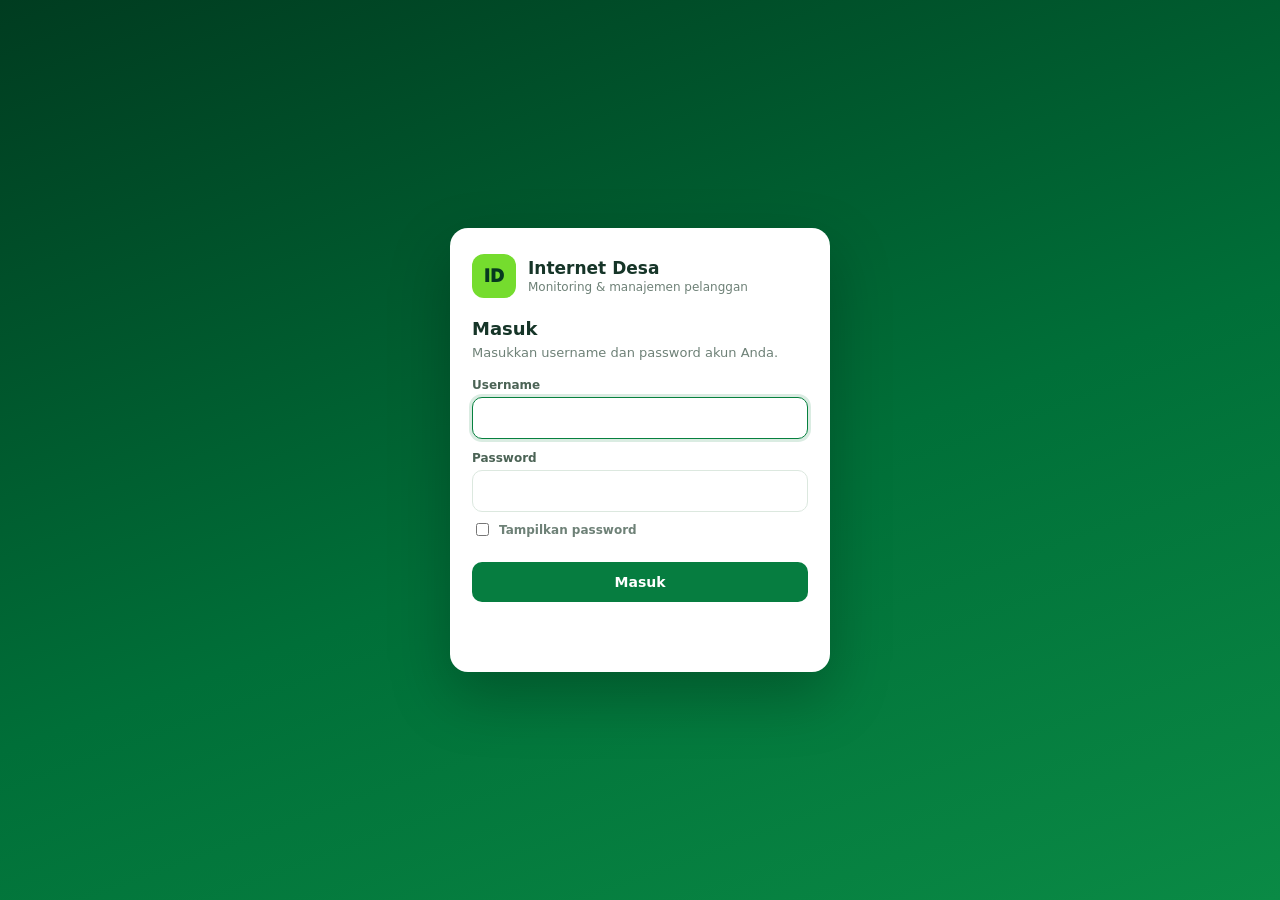
==== login.html @ f7387b3e "Keamanan: login berbasis sesi, kelola pengguna, menu Pengaturan berfungsi - Ganti HTTP Basic dengan " ====
<!doctype html><html lang="id"><head><meta charset="utf-8"><meta name="viewport" content="width=device-width,initial-scale=1,viewport-fit=cover"><meta name="theme-color" content="#004f29"><title>Masuk — Internet Desa</title><style>
:root{--ink:#163528;--muted:#6e8177;--line:#dce8df;--red:#b42318}
*{box-sizing:border-box}html,body{margin:0;min-height:100%;font-family:Inter,ui-sans-serif,system-ui,-apple-system,"Segoe UI",Arial,sans-serif;color:var(--ink)}
body{background:linear-gradient(160deg,#003c20,#006f38 55%,#0a8a45);display:flex;align-items:center;justify-content:center;padding:24px 16px;min-height:100vh}
.box{width:100%;max-width:380px;background:#fff;border-radius:18px;box-shadow:0 24px 60px rgba(0,0,0,.25);padding:26px 22px}
.brand{display:flex;align-items:center;gap:12px;margin-bottom:20px}
.mark{width:44px;height:44px;border-radius:12px;background:#75dc2e;display:grid;place-items:center;color:#06381f;font-weight:950;font-size:17px}
.brand b{font-size:17px}.brand small{display:block;color:var(--muted);font-size:12px;margin-top:2px}
h1{font-size:18px;margin:0 0 4px}.lead{color:var(--muted);font-size:13px;margin:0 0 16px;line-height:1.5}
label{display:block;font-size:12px;font-weight:800;color:#4b6355;margin:12px 0 5px}
input{width:100%;border:1px solid var(--line);border-radius:10px;padding:11px 12px;font:inherit;font-size:15px;outline:none}
input:focus{border-color:#07813f;box-shadow:0 0 0 3px rgba(7,129,63,.15)}
.lihat{display:flex;align-items:center;gap:7px;font-size:12px;color:var(--muted);margin-top:8px;font-weight:600}
.lihat input{width:auto}
button{width:100%;margin-top:18px;border:0;border-radius:10px;padding:12px;background:#067d40;color:#fff;font:inherit;font-weight:800;font-size:14px;cursor:pointer}
button:disabled{opacity:.6;cursor:wait}
.msg{min-height:18px;margin-top:12px;font-size:13px;font-weight:700;color:var(--red)}
.note{font-size:11.5px;color:var(--muted);margin-top:14px;line-height:1.5}
</style></head><body>
<form class="box" id="form" autocomplete="on">
 <div class="brand"><div class="mark">ID</div><div><b>Internet Desa</b><small>Monitoring &amp; manajemen pelanggan</small></div></div>
 <h1 id="judul">Masuk</h1><p class="lead" id="lead">Masukkan username dan password akun Anda.</p>
 <label for="u">Username</label><input id="u" name="username" autocomplete="username" autocapitalize="none" spellcheck="false" required>
 <label for="p">Password</label><input id="p" name="password" type="password" autocomplete="current-password" required>
 <div id="ulangWrap" style="display:none"><label for="p2">Ulangi password</label><input id="p2" type="password" autocomplete="new-password"></div>
 <label class="lihat"><input type="checkbox" id="lihat"> Tampilkan password</label>
 <button id="tombol" type="submit">Masuk</button>
 <div class="msg" id="msg" role="alert"></div>
 <div class="note" id="note"></div>
</form>
<script>
const $=id=>document.getElementById(id);
let setup=false;
$('lihat').addEventListener('change',e=>{const t=e.target.checked?'text':'password';$('p').type=t;$('p2').type=t;});
(async()=>{
 try{
  const r=await fetch('/api/setup-status'); const d=await r.json();
  if(d.perlu_setup){
   setup=true; $('judul').textContent='Buat akun admin pertama';
   $('lead').textContent='Belum ada akun. Akun yang dibuat sekarang menjadi admin utama.';
   $('ulangWrap').style.display='block'; $('p').autocomplete='new-password'; $('tombol').textContent='Buat akun & masuk';
   $('note').textContent='Password minimal 8 karakter. Akun lain (kasir, teknisi, mitra) bisa ditambahkan nanti dari menu Pengaturan.';
  }
 }catch(e){}
 $('u').focus();
})();
$('form').addEventListener('submit',async e=>{
 e.preventDefault();
 const body={username:$('u').value.trim(),password:$('p').value};
 $('msg').textContent='';
 if(setup&&body.password!==$('p2').value){ $('msg').textContent='Ulangi password tidak sama.'; return; }
 $('tombol').disabled=true;
 try{
  const r=await fetch(setup?'/api/setup':'/api/login',{method:'POST',headers:{'Content-Type':'application/json'},body:JSON.stringify(body)});
  const d=await r.json().catch(()=>({}));
  if(!r.ok) throw new Error(d.detail||('Gagal (HTTP '+r.status+')'));
  location.replace('/');
 }catch(err){ $('msg').textContent=err.message; $('p').value=''; $('p').focus(); }
 finally{ $('tombol').disabled=false; }
});
</script>
</body></html>
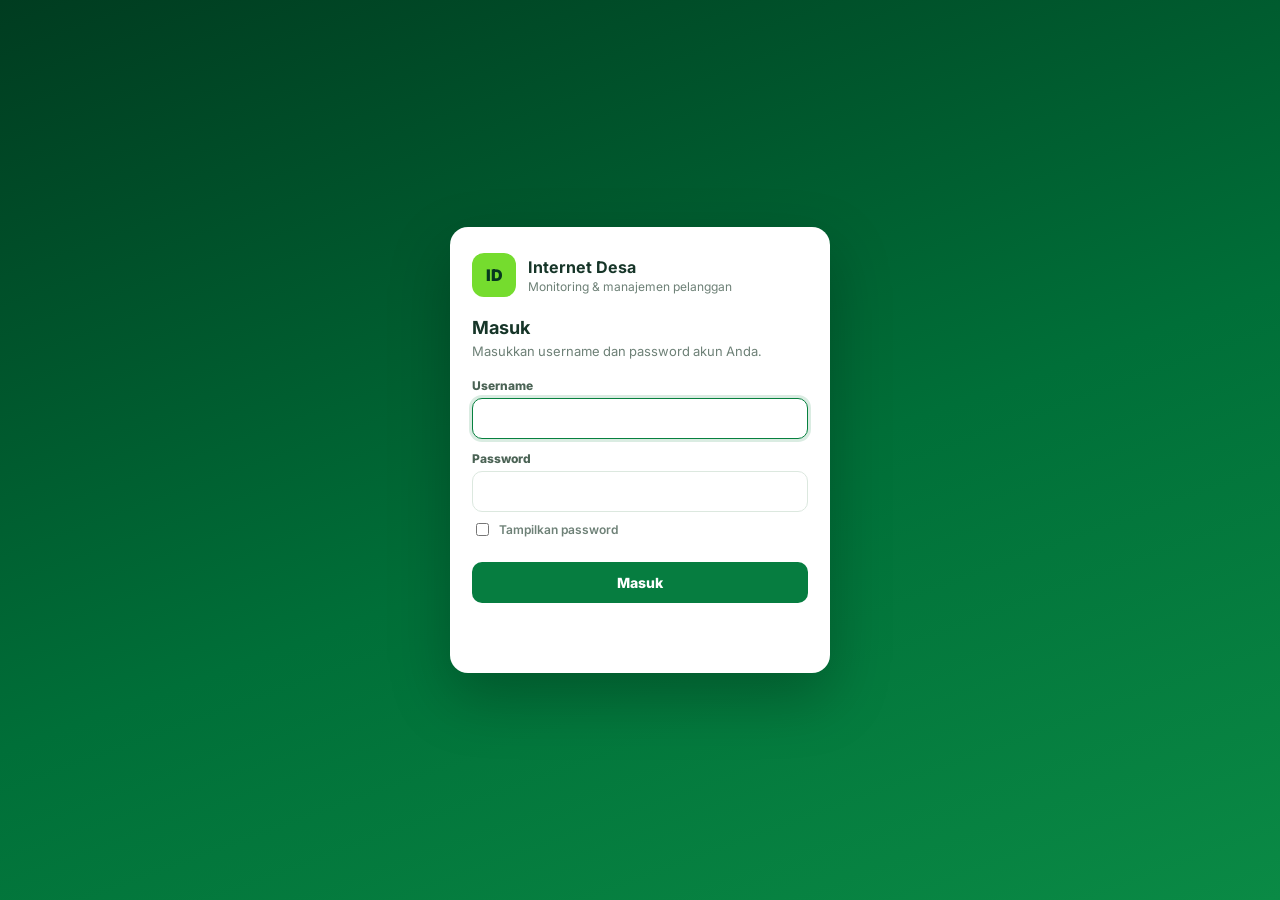
==== commit b7d9ad06: "Tampilan seragam + laporan keuangan standar, aset tetap, dan kosongkan data Tipografi: - Font Inter " ====
--- a/login.html
+++ b/login.html
@@ -1,21 +1,23 @@
 <!doctype html><html lang="id"><head><meta charset="utf-8"><meta name="viewport" content="width=device-width,initial-scale=1,viewport-fit=cover"><meta name="theme-color" content="#004f29"><title>Masuk — Internet Desa</title><style>
-:root{--ink:#163528;--muted:#6e8177;--line:#dce8df;--red:#b42318}
-*{box-sizing:border-box}html,body{margin:0;min-height:100%;font-family:Inter,ui-sans-serif,system-ui,-apple-system,"Segoe UI",Arial,sans-serif;color:var(--ink)}
+@font-face{font-family:'Inter';font-style:normal;font-weight:100 900;font-display:swap;src:url(/static/inter.woff2) format('woff2')}
+:root{--fs-2xs:11px;--fs-xs:12px;--fs-sm:13px;--fs-md:14px;--fs-lg:16px;--fs-xl:18px;--fs-2xl:22px;--fs-3xl:28px;--font:'Inter',ui-sans-serif,system-ui,-apple-system,BlinkMacSystemFont,'Segoe UI',Roboto,Arial,sans-serif;--ink:#163528;--muted:#6e8177;--line:#dce8df;--red:#b42318}
+*{box-sizing:border-box}html,body{margin:0;min-height:100%;font-family:var(--font);color:var(--ink)}
 body{background:linear-gradient(160deg,#003c20,#006f38 55%,#0a8a45);display:flex;align-items:center;justify-content:center;padding:24px 16px;min-height:100vh}
 .box{width:100%;max-width:380px;background:#fff;border-radius:18px;box-shadow:0 24px 60px rgba(0,0,0,.25);padding:26px 22px}
 .brand{display:flex;align-items:center;gap:12px;margin-bottom:20px}
-.mark{width:44px;height:44px;border-radius:12px;background:#75dc2e;display:grid;place-items:center;color:#06381f;font-weight:950;font-size:17px}
-.brand b{font-size:17px}.brand small{display:block;color:var(--muted);font-size:12px;margin-top:2px}
-h1{font-size:18px;margin:0 0 4px}.lead{color:var(--muted);font-size:13px;margin:0 0 16px;line-height:1.5}
-label{display:block;font-size:12px;font-weight:800;color:#4b6355;margin:12px 0 5px}
-input{width:100%;border:1px solid var(--line);border-radius:10px;padding:11px 12px;font:inherit;font-size:15px;outline:none}
+.mark{width:44px;height:44px;border-radius:12px;background:#75dc2e;display:grid;place-items:center;color:#06381f;font-weight:900;font-size:var(--fs-lg)}
+.brand b{font-size:var(--fs-lg)}.brand small{display:block;color:var(--muted);font-size:var(--fs-xs);margin-top:2px}
+h1{font-size:var(--fs-xl);margin:0 0 4px}.lead{color:var(--muted);font-size:var(--fs-sm);margin:0 0 16px;line-height:1.5}
+label{display:block;font-size:var(--fs-xs);font-weight:800;color:#4b6355;margin:12px 0 5px}
+input{width:100%;border:1px solid var(--line);border-radius:10px;padding:11px 12px;font:inherit;font-size:var(--fs-md);outline:none}
 input:focus{border-color:#07813f;box-shadow:0 0 0 3px rgba(7,129,63,.15)}
-.lihat{display:flex;align-items:center;gap:7px;font-size:12px;color:var(--muted);margin-top:8px;font-weight:600}
+.lihat{display:flex;align-items:center;gap:7px;font-size:var(--fs-xs);color:var(--muted);margin-top:8px;font-weight:600}
 .lihat input{width:auto}
-button{width:100%;margin-top:18px;border:0;border-radius:10px;padding:12px;background:#067d40;color:#fff;font:inherit;font-weight:800;font-size:14px;cursor:pointer}
+button{width:100%;margin-top:18px;border:0;border-radius:10px;padding:12px;background:#067d40;color:#fff;font:inherit;font-weight:800;font-size:var(--fs-md);cursor:pointer}
 button:disabled{opacity:.6;cursor:wait}
-.msg{min-height:18px;margin-top:12px;font-size:13px;font-weight:700;color:var(--red)}
-.note{font-size:11.5px;color:var(--muted);margin-top:14px;line-height:1.5}
+.msg{min-height:18px;margin-top:12px;font-size:var(--fs-sm);font-weight:700;color:var(--red)}
+.note{font-size:var(--fs-xs);color:var(--muted);margin-top:14px;line-height:1.5}
+body{font-variant-numeric:tabular-nums;-webkit-font-smoothing:antialiased}@media(max-width:760px){input,select,textarea{font-size:16px!important}}
 </style></head><body>
 <form class="box" id="form" autocomplete="on">
  <div class="brand"><div class="mark">ID</div><div><b>Internet Desa</b><small>Monitoring &amp; manajemen pelanggan</small></div></div>
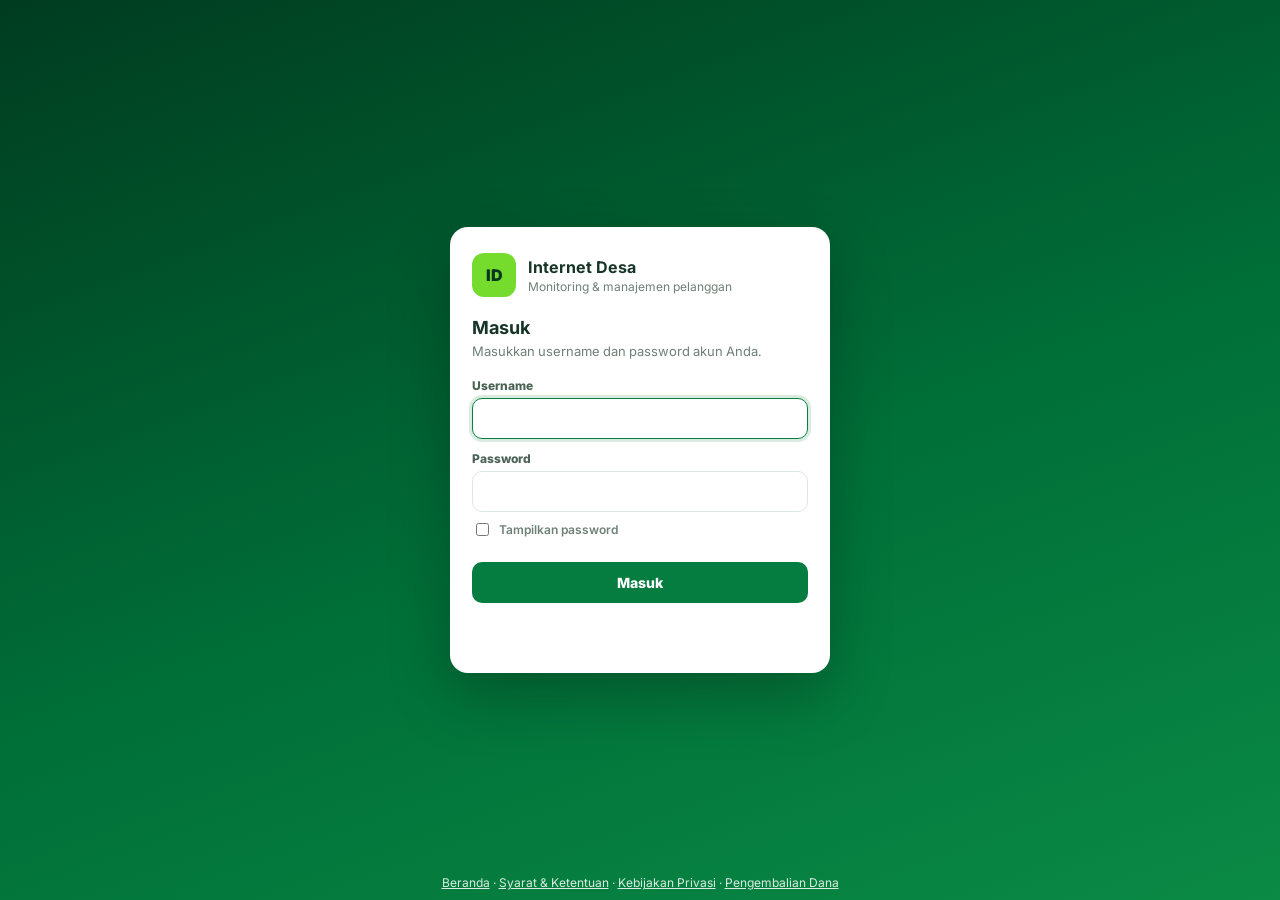
==== commit f97299fc: "Halaman publik untuk verifikasi payment gateway Pengunjung tanpa login di / melihat beranda publik: " ====
--- a/login.html
+++ b/login.html
@@ -61,4 +61,5 @@
  finally{ $('tombol').disabled=false; }
 });
 </script>
+<div style="position:fixed;left:0;right:0;bottom:10px;text-align:center;font-size:12px;color:rgba(255,255,255,.85);padding:0 12px"><a href="/" style="color:inherit">Beranda</a> · <a href="/syarat-ketentuan" style="color:inherit">Syarat &amp; Ketentuan</a> · <a href="/kebijakan-privasi" style="color:inherit">Kebijakan Privasi</a> · <a href="/kebijakan-pengembalian-dana" style="color:inherit">Pengembalian Dana</a></div>
 </body></html>
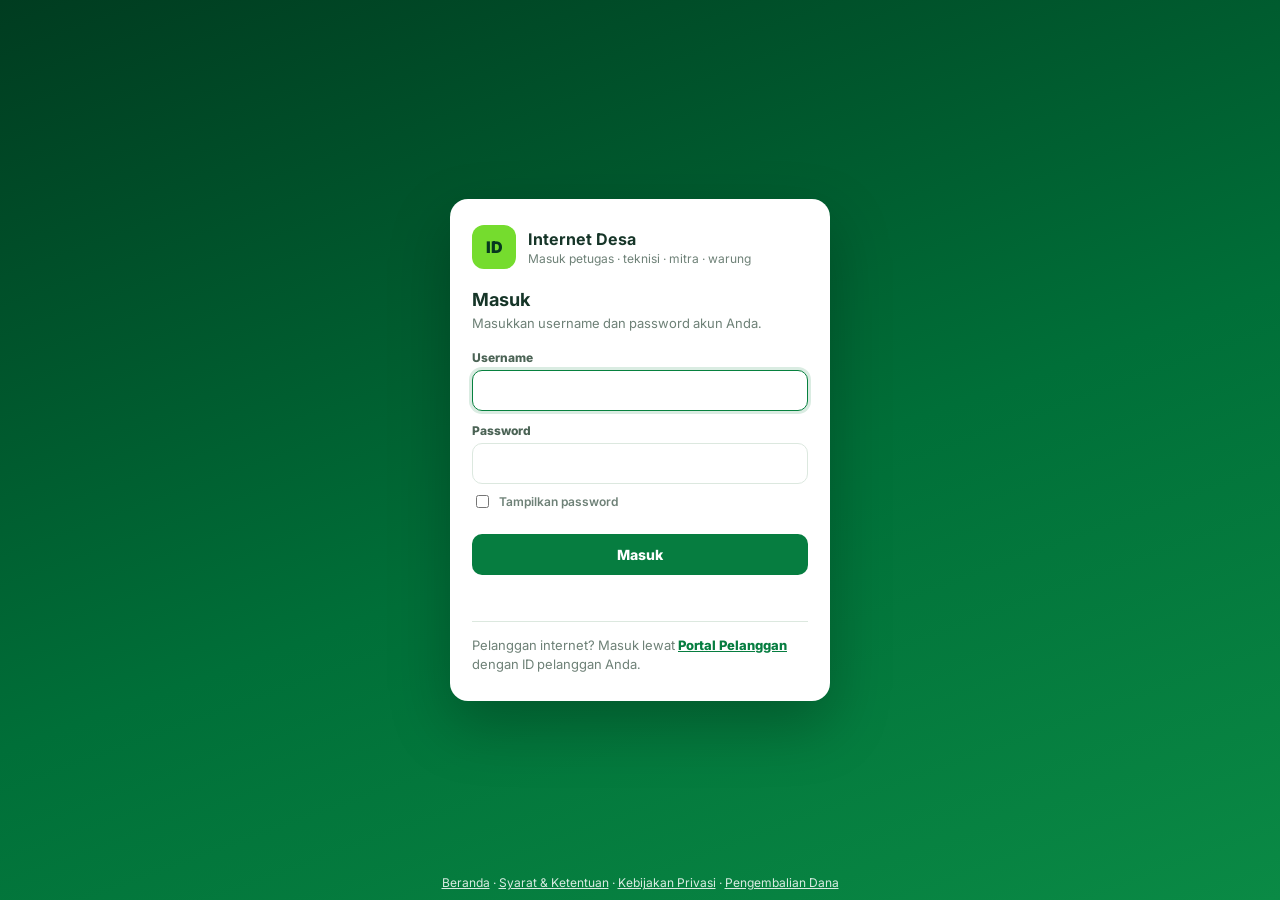
==== commit 1893b298: "Pintu masuk mudah ditemukan: beranda, menu, alamat pendek, petunjuk silang Keluhan: teknisi/petugas " ====
--- a/login.html
+++ b/login.html
@@ -17,10 +17,11 @@
 button:disabled{opacity:.6;cursor:wait}
 .msg{min-height:18px;margin-top:12px;font-size:var(--fs-sm);font-weight:700;color:var(--red)}
 .note{font-size:var(--fs-xs);color:var(--muted);margin-top:14px;line-height:1.5}
+.pintuLain{margin-top:16px;padding-top:14px;border-top:1px solid var(--line);font-size:var(--fs-sm);color:var(--muted);line-height:1.5}.pintuLain a{color:#067d40;font-weight:800}
 body{font-variant-numeric:tabular-nums;-webkit-font-smoothing:antialiased}@media(max-width:760px){input,select,textarea{font-size:16px!important}}
 </style></head><body>
 <form class="box" id="form" autocomplete="on">
- <div class="brand"><div class="mark">ID</div><div><b>Internet Desa</b><small>Monitoring &amp; manajemen pelanggan</small></div></div>
+ <div class="brand"><div class="mark">ID</div><div><b>Internet Desa</b><small>Masuk petugas · teknisi · mitra · warung</small></div></div>
  <h1 id="judul">Masuk</h1><p class="lead" id="lead">Masukkan username dan password akun Anda.</p>
  <label for="u">Username</label><input id="u" name="username" autocomplete="username" autocapitalize="none" spellcheck="false" required>
  <label for="p">Password</label><input id="p" name="password" type="password" autocomplete="current-password" required>
@@ -29,6 +30,7 @@
  <button id="tombol" type="submit">Masuk</button>
  <div class="msg" id="msg" role="alert"></div>
  <div class="note" id="note"></div>
+ <div class="pintuLain">Pelanggan internet? Masuk lewat <a href="/portal">Portal Pelanggan</a> dengan ID pelanggan Anda.</div>
 </form>
 <script>
 const $=id=>document.getElementById(id);
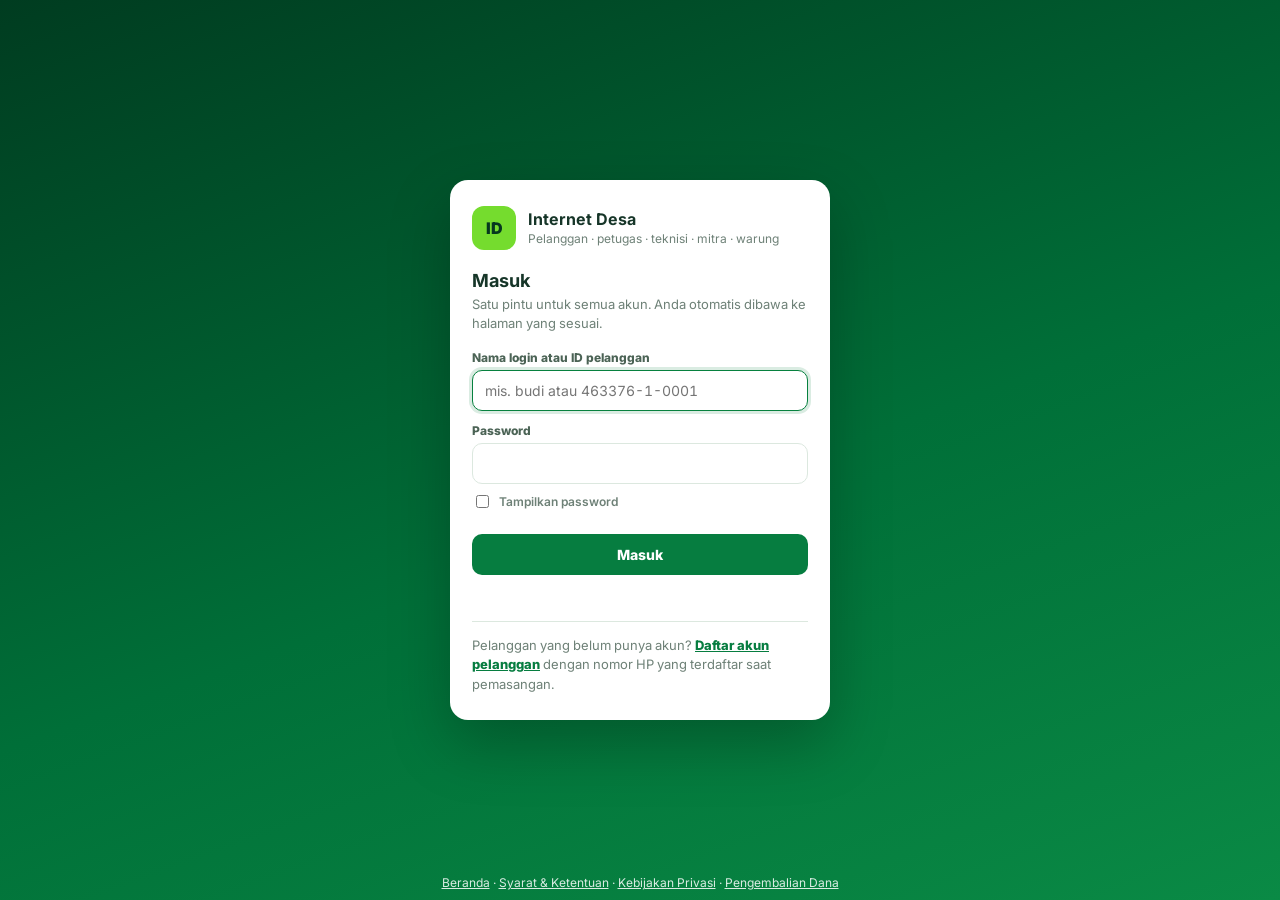
==== commit c40c781d: "Satu pintu masuk untuk semua akun, arah ditentukan sistem - /api/login mencoba akun staf dulu (owner" ====
--- a/login.html
+++ b/login.html
@@ -21,16 +21,16 @@
 body{font-variant-numeric:tabular-nums;-webkit-font-smoothing:antialiased}@media(max-width:760px){input,select,textarea{font-size:16px!important}}
 </style></head><body>
 <form class="box" id="form" autocomplete="on">
- <div class="brand"><div class="mark">ID</div><div><b>Internet Desa</b><small>Masuk petugas · teknisi · mitra · warung</small></div></div>
- <h1 id="judul">Masuk</h1><p class="lead" id="lead">Masukkan username dan password akun Anda.</p>
- <label for="u">Username</label><input id="u" name="username" autocomplete="username" autocapitalize="none" spellcheck="false" required>
+ <div class="brand"><div class="mark">ID</div><div><b>Internet Desa</b><small>Pelanggan · petugas · teknisi · mitra · warung</small></div></div>
+ <h1 id="judul">Masuk</h1><p class="lead" id="lead">Satu pintu untuk semua akun. Anda otomatis dibawa ke halaman yang sesuai.</p>
+ <label for="u" id="uLbl">Nama login atau ID pelanggan</label><input id="u" name="username" autocomplete="username" autocapitalize="none" spellcheck="false" placeholder="mis. budi atau 463376-1-0001" required>
  <label for="p">Password</label><input id="p" name="password" type="password" autocomplete="current-password" required>
  <div id="ulangWrap" style="display:none"><label for="p2">Ulangi password</label><input id="p2" type="password" autocomplete="new-password"></div>
  <label class="lihat"><input type="checkbox" id="lihat"> Tampilkan password</label>
  <button id="tombol" type="submit">Masuk</button>
  <div class="msg" id="msg" role="alert"></div>
  <div class="note" id="note"></div>
- <div class="pintuLain">Pelanggan internet? Masuk lewat <a href="/portal">Portal Pelanggan</a> dengan ID pelanggan Anda.</div>
+ <div class="pintuLain" id="pintuLain">Pelanggan yang belum punya akun? <a href="/portal#daftar">Daftar akun pelanggan</a> dengan nomor HP yang terdaftar saat pemasangan.</div>
 </form>
 <script>
 const $=id=>document.getElementById(id);
@@ -40,7 +40,7 @@
  try{
   const r=await fetch('/api/setup-status'); const d=await r.json();
   if(d.perlu_setup){
-   setup=true; $('judul').textContent='Buat akun admin pertama';
+   setup=true; $('judul').textContent='Buat akun admin pertama'; $('uLbl').textContent='Username'; $('u').placeholder=''; $('pintuLain').style.display='none';
    $('lead').textContent='Belum ada akun. Akun yang dibuat sekarang menjadi admin utama.';
    $('ulangWrap').style.display='block'; $('p').autocomplete='new-password'; $('tombol').textContent='Buat akun & masuk';
    $('note').textContent='Password minimal 8 karakter. Akun lain (kasir, teknisi, mitra) bisa ditambahkan nanti dari menu Pengaturan.';
@@ -58,7 +58,7 @@
   const r=await fetch(setup?'/api/setup':'/api/login',{method:'POST',headers:{'Content-Type':'application/json'},body:JSON.stringify(body)});
   const d=await r.json().catch(()=>({}));
   if(!r.ok) throw new Error(d.detail||('Gagal (HTTP '+r.status+')'));
-  location.replace('/');
+  location.replace(d.arah||'/');   // pelanggan -> /portal, petugas -> dashboard sesuai peran
  }catch(err){ $('msg').textContent=err.message; $('p').value=''; $('p').focus(); }
  finally{ $('tombol').disabled=false; }
 });
